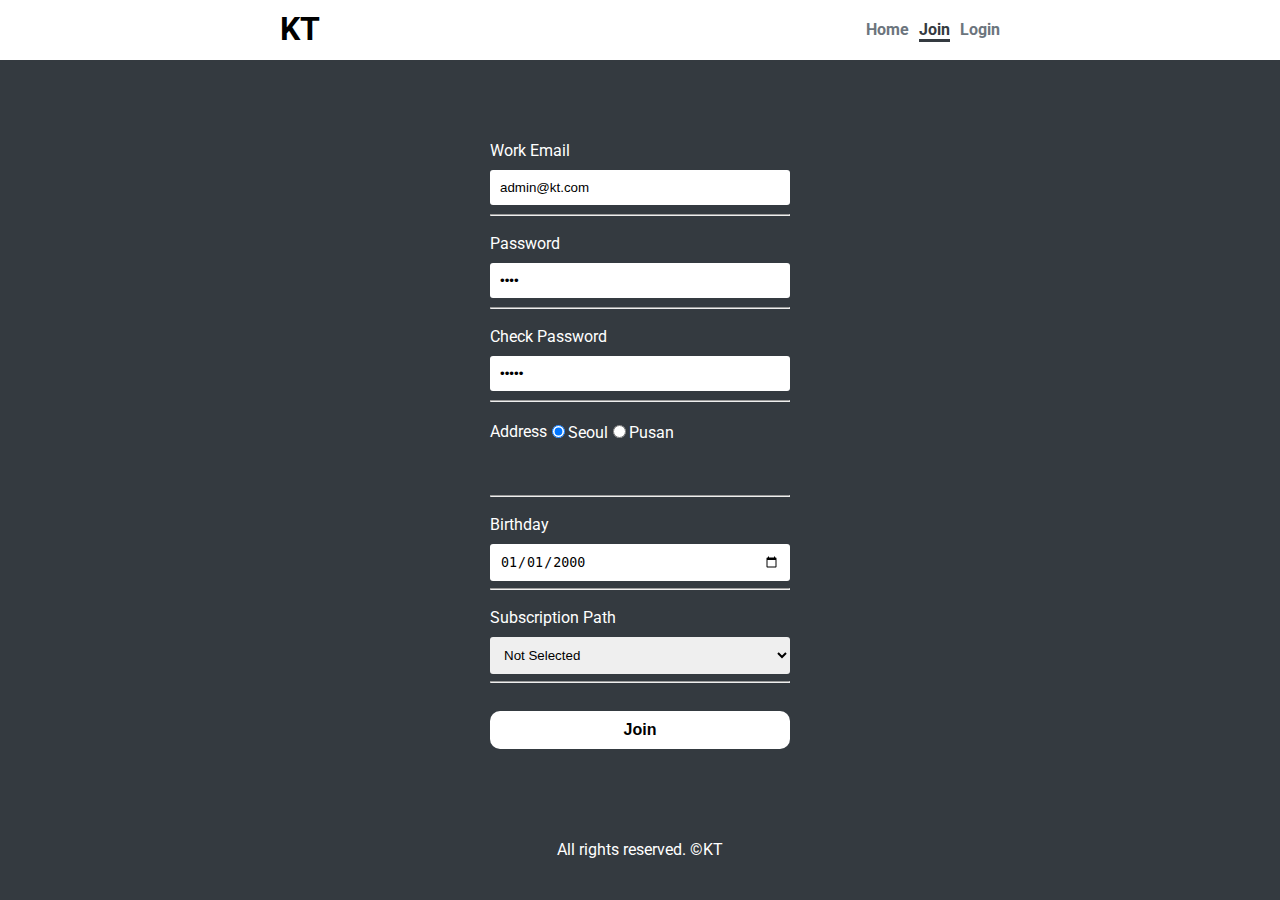
==== join.html @ 4bce39dc "first commit" ====
<!DOCTYPE html>
<html lang="en">
  <head>
    <meta charset="UTF-8" />
    <meta http-equiv="X-UA-Compatible" content="IE=edge" />
    <meta name="viewport" content="width=device-width, initial-scale=1.0" />
    <title>Join</title>
    <link rel="icon" href="https://www.kt.com/favicon.ico" />
    <link rel="preconnect" href="https://fonts.googleapis.com" />
    <link rel="preconnect" href="https://fonts.gstatic.com" crossorigin />
    <link
      href="https://fonts.googleapis.com/css2?family=Roboto:wght@100;300;400;500;700;900&display=swap"
      rel="stylesheet"
    />
    <link rel="stylesheet" href="css/main.css" />
    <link rel="stylesheet" href="css/join.css" />
  </head>
  <body>
    <header>
      <nav class="wrap">
        <label><strong>KT</strong></label>
        <ul>
          <li><a href="index.html">Home</a></li>
          <li><a href="join.html" class="active">Join</a></li>
          <li><a href="login.html">Login</a></li>
        </ul>
      </nav>
    </header>
    <main class="contents">
      <section class="wrap">
        <div class="join-wrap">
          <div class="attr-wrap">
            <label>Work Email</label>&nbsp;
            <input
              type="email"
              id="email"
              placeholder="input email address."
              value="admin@kt.com"
            />
          </div>
          <hr />
          <div class="attr-wrap">
            <label>Password</label>
            <input
              type="password"
              id="pw"
              placeholder="input password."
              value="1234"
            />
          </div>
          <hr />
          <div class="attr-wrap">
            <label>Check Password</label>
            <input
              type="password"
              id="ckpw"
              placeholder="input check password."
              value="12345"
            />
          </div>
          <hr />
          <div class="attr-wrap">
            <label>Address</label>
            <div class="input-addr">
              <label>
                <input type="radio" name="addr" value="seoul" checked />Seoul
              </label>
              <label>
                <input type="radio" name="addr" value="pusan" />Pusan
              </label>
            </div>
          </div>
          <hr />
          <div class="attr-wrap">
            <label>Birthday</label>
            <input type="date" id="birth" value="2000-01-01" />
          </div>
          <hr />
          <div class="attr-wrap">
            <label>Subscription Path</label>
            <select id="subscription">
              <option value="opt1" selected>Not Selected</option>
              <option value="opt2">Recommend by Friend</option>
              <option value="opt3">Advertisement</option>
            </select>
          </div>
          <hr />
        </div>
        <button id="join-btn" type="button">Join</button>
      </section>
    </main>
    <footer>
      <p>All rights reserved. ©KT</p>
    </footer>
  </body>
</html>
---- css/main.css ----
@font-face {
  font-family: "D2Coding";
  src: url("font/D2Coding.ttc");
}
html,
body {
  margin: 0;
  height: 100%;
  background-color: #343a40;
  color: white;
  font-family: "Roboto", "D2Coding", sans-serif;
}

header {
  height: 60px;
  background-color: white;
  color: black;
}

header > nav {
  max-width: 720px;
  margin: 0 auto;
  padding: 10px 20px;
}

header > nav > label {
  font-size: 32px;
}

header > nav > ul {
  float: right;
  margin-top: 10px;
}
header > nav > ul > li {
  float: left;
  list-style: none;
  margin-left: 10px;
}
header > nav > ul > li > a {
  text-decoration: none;
  font-weight: bold;
  color: #6c757d;
}
header > nav > ul > li > a.active {
  color: #343a40;
  border-bottom: 3px solid #343a40;
}
footer {
  max-width: 720px;
  margin: 0 auto;
  height: 20px;
  padding: 20px;
  text-align: center;
}
footer > p {
  margin: 0;
}

main {
  height: calc(100% - 140px);
  max-width: 720px;
  margin: 0 auto;
  text-align: center;
  display: table;
}
main > .wrap {
  display: table-cell;
  vertical-align: middle;
}
main > section > button {
  border: none;
  background-color: white;
  padding: 10px 20px;
  border-radius: 10px;
  font-size: 16px;
  font-weight: bold;
  cursor: pointer;
}
main > section > button:hover {
  background-color: red;
  color: white;
}
---- css/join.css ----
.join-wrap {
  width: 300px;
}
.attr-wrap {
  height: 75px;
}
.join-wrap label {
  float: left;
  margin-top: 10px;
}
#email,
#pw,
#ckpw,
#birth,
#subscription {
  border: none;
  border-radius: 3px;
  padding: 10px;
  margin-top: 10px;
  width: calc(100% - 20px);
}
#subscription {
  width: 100%;
}
.input-addr {
  margin: 10px 0 0 -5px;
}
#join-btn {
  margin-top: 20px;
  width: 100%;
}
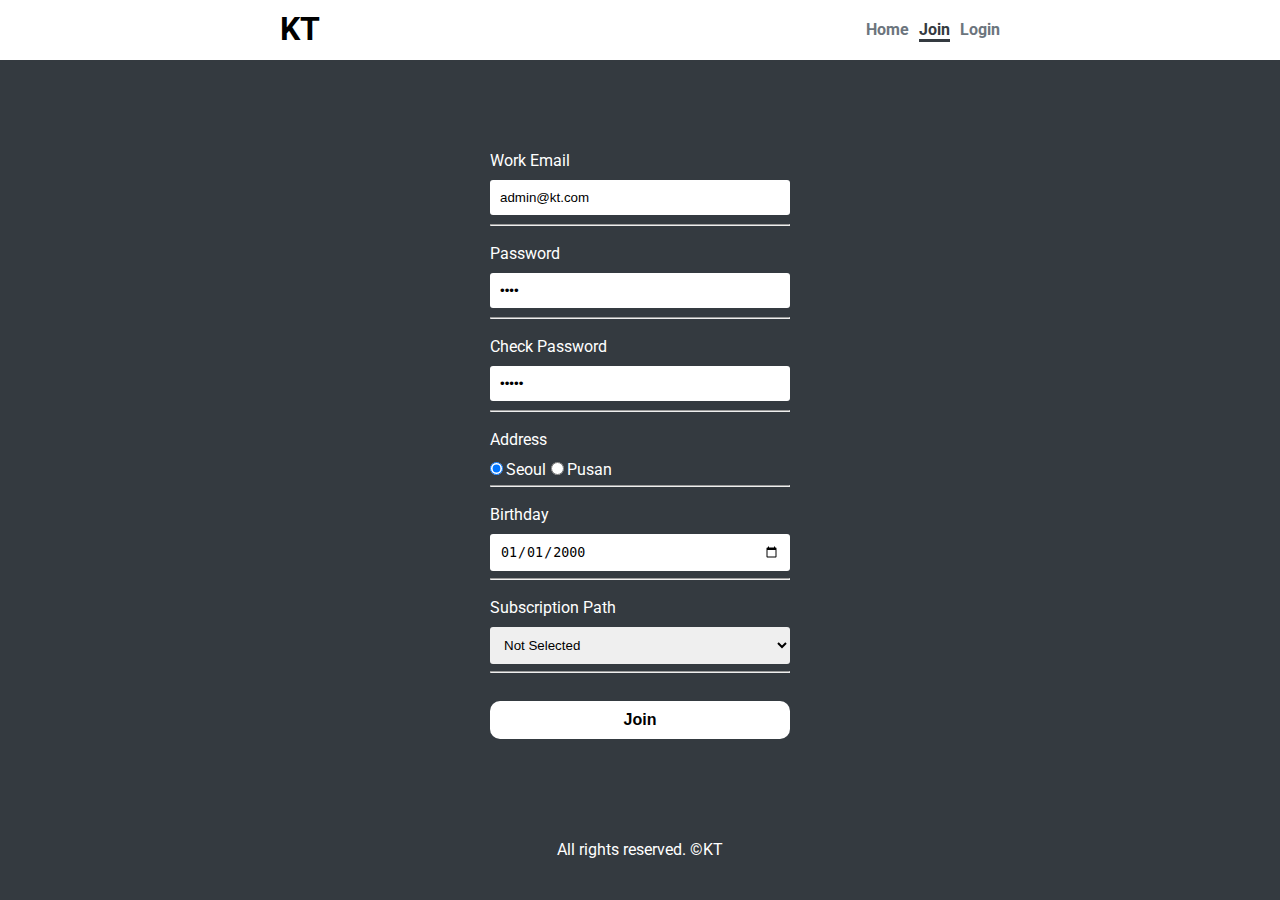
==== commit 0fc28609: "." ====
--- a/join.html
+++ b/join.html
@@ -60,7 +60,7 @@
           </div>
           <hr />
           <div class="attr-wrap">
-            <label>Address</label>
+            <label>Address</label><br />
             <div class="input-addr">
               <label>
                 <input type="radio" name="addr" value="seoul" checked />Seoul
@@ -70,7 +70,7 @@
               </label>
             </div>
           </div>
-          <hr />
+          <hr style="margin-top: -10px" />
           <div class="attr-wrap">
             <label>Birthday</label>
             <input type="date" id="birth" value="2000-01-01" />
